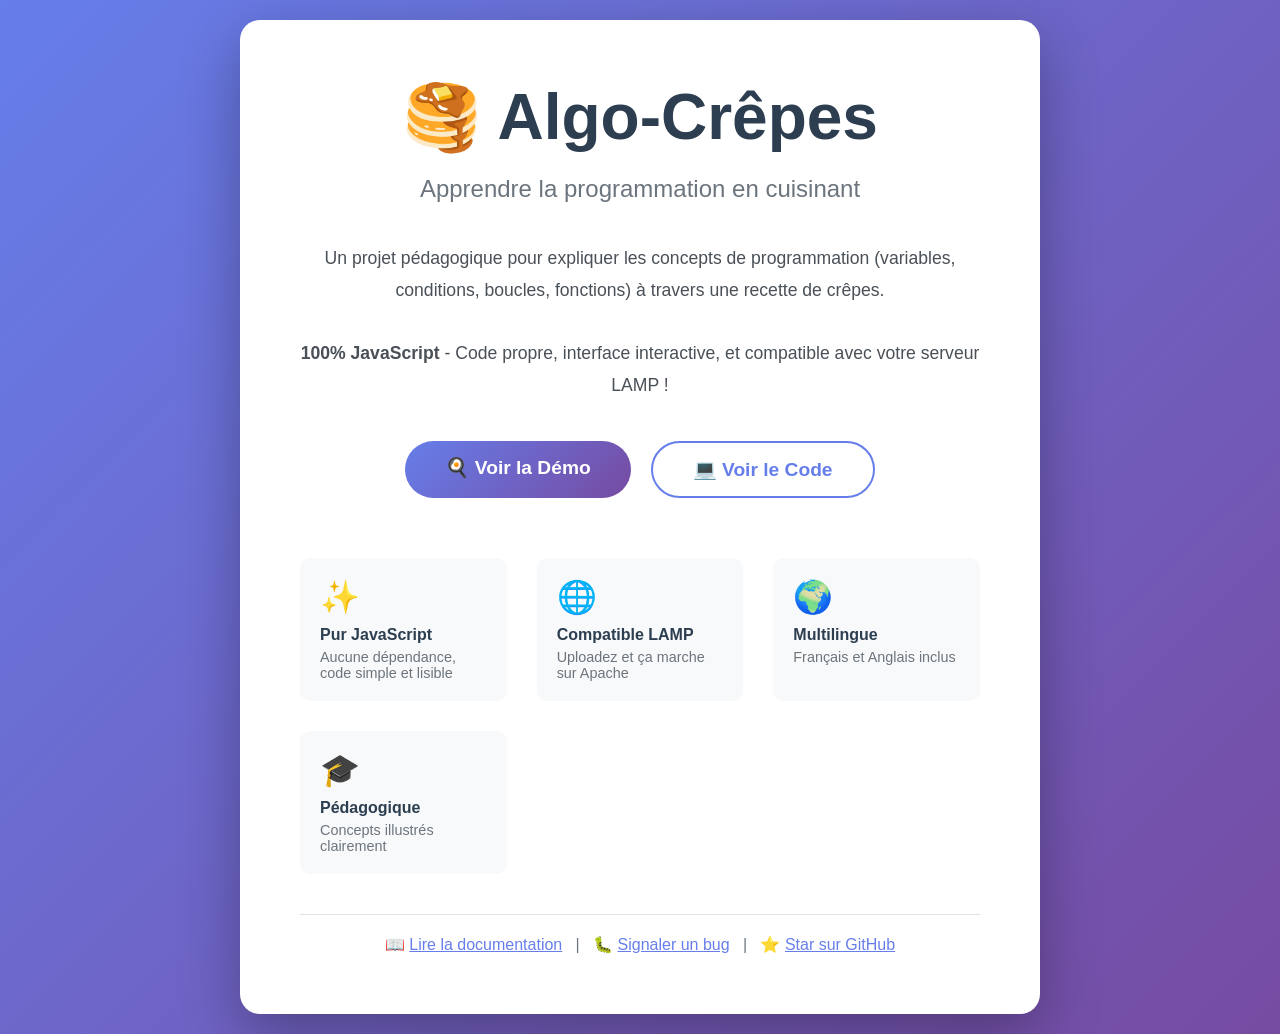
==== index.html @ 1f133b81 "Initial commit" ====
<!DOCTYPE html>
<html lang="fr">
<head>
    <meta charset="UTF-8">
    <meta name="viewport" content="width=device-width, initial-scale=1.0">
    <title>Algo-Crêpes - Accueil</title>
    <style>
        * {
            margin: 0;
            padding: 0;
            box-sizing: border-box;
        }
        
        body {
            font-family: 'Segoe UI', Tahoma, Geneva, Verdana, sans-serif;
            background: linear-gradient(135deg, #667eea 0%, #764ba2 100%);
            min-height: 100vh;
            display: flex;
            align-items: center;
            justify-content: center;
            padding: 20px;
        }
        
        .container {
            background: white;
            border-radius: 20px;
            padding: 60px;
            max-width: 800px;
            box-shadow: 0 20px 60px rgba(0,0,0,0.3);
            text-align: center;
        }
        
        h1 {
            font-size: 4rem;
            margin-bottom: 20px;
            color: #2c3e50;
        }
        
        .tagline {
            font-size: 1.5rem;
            color: #6c757d;
            margin-bottom: 40px;
        }
        
        .description {
            font-size: 1.1rem;
            line-height: 1.8;
            color: #495057;
            margin-bottom: 40px;
        }
        
        .cta-buttons {
            display: flex;
            gap: 20px;
            justify-content: center;
            flex-wrap: wrap;
        }
        
        .btn {
            padding: 15px 40px;
            font-size: 1.2rem;
            border: none;
            border-radius: 50px;
            cursor: pointer;
            text-decoration: none;
            transition: transform 0.3s, box-shadow 0.3s;
            font-weight: 600;
        }
        
        .btn:hover {
            transform: translateY(-2px);
            box-shadow: 0 10px 25px rgba(0,0,0,0.2);
        }
        
        .btn-primary {
            background: linear-gradient(135deg, #667eea 0%, #764ba2 100%);
            color: white;
        }
        
        .btn-secondary {
            background: white;
            color: #667eea;
            border: 2px solid #667eea;
        }
        
        .features {
            margin-top: 60px;
            display: grid;
            grid-template-columns: repeat(auto-fit, minmax(200px, 1fr));
            gap: 30px;
            text-align: left;
        }
        
        .feature {
            padding: 20px;
            background: #f8f9fa;
            border-radius: 10px;
        }
        
        .feature-icon {
            font-size: 2rem;
            margin-bottom: 10px;
        }
        
        .feature-title {
            font-weight: 600;
            margin-bottom: 5px;
            color: #2c3e50;
        }
        
        .feature-desc {
            font-size: 0.9rem;
            color: #6c757d;
        }
        
        .footer {
            margin-top: 40px;
            padding-top: 20px;
            border-top: 1px solid #dee2e6;
            color: #6c757d;
        }
    </style>
</head>
<body>
    <div class="container">
        <h1>🥞 Algo-Crêpes</h1>
        <p class="tagline">Apprendre la programmation en cuisinant</p>
        
        <p class="description">
            Un projet pédagogique pour expliquer les concepts de programmation
            (variables, conditions, boucles, fonctions) à travers une recette de crêpes.
            <br><br>
            <strong>100% JavaScript</strong> - Code propre, interface interactive, et compatible avec votre serveur LAMP !
        </p>
        
        <div class="cta-buttons">
            <a href="demo/index.html" class="btn btn-primary">
                🍳 Voir la Démo
            </a>
            <a href="src/algo-crepes.js" class="btn btn-secondary">
                💻 Voir le Code
            </a>
        </div>
        
        <div class="features">
            <div class="feature">
                <div class="feature-icon">✨</div>
                <div class="feature-title">Pur JavaScript</div>
                <div class="feature-desc">Aucune dépendance, code simple et lisible</div>
            </div>
            
            <div class="feature">
                <div class="feature-icon">🌐</div>
                <div class="feature-title">Compatible LAMP</div>
                <div class="feature-desc">Uploadez et ça marche sur Apache</div>
            </div>
            
            <div class="feature">
                <div class="feature-icon">🌍</div>
                <div class="feature-title">Multilingue</div>
                <div class="feature-desc">Français et Anglais inclus</div>
            </div>
            
            <div class="feature">
                <div class="feature-icon">🎓</div>
                <div class="feature-title">Pédagogique</div>
                <div class="feature-desc">Concepts illustrés clairement</div>
            </div>
        </div>
        
        <div class="footer">
            <p>
                📖 <a href="README.md" style="color: #667eea;">Lire la documentation</a>
                &nbsp;&nbsp;|&nbsp;&nbsp;
                🐛 <a href="https://github.com" style="color: #667eea;">Signaler un bug</a>
                &nbsp;&nbsp;|&nbsp;&nbsp;
                ⭐ <a href="https://github.com" style="color: #667eea;">Star sur GitHub</a>
            </p>
        </div>
    </div>
</body>
</html>
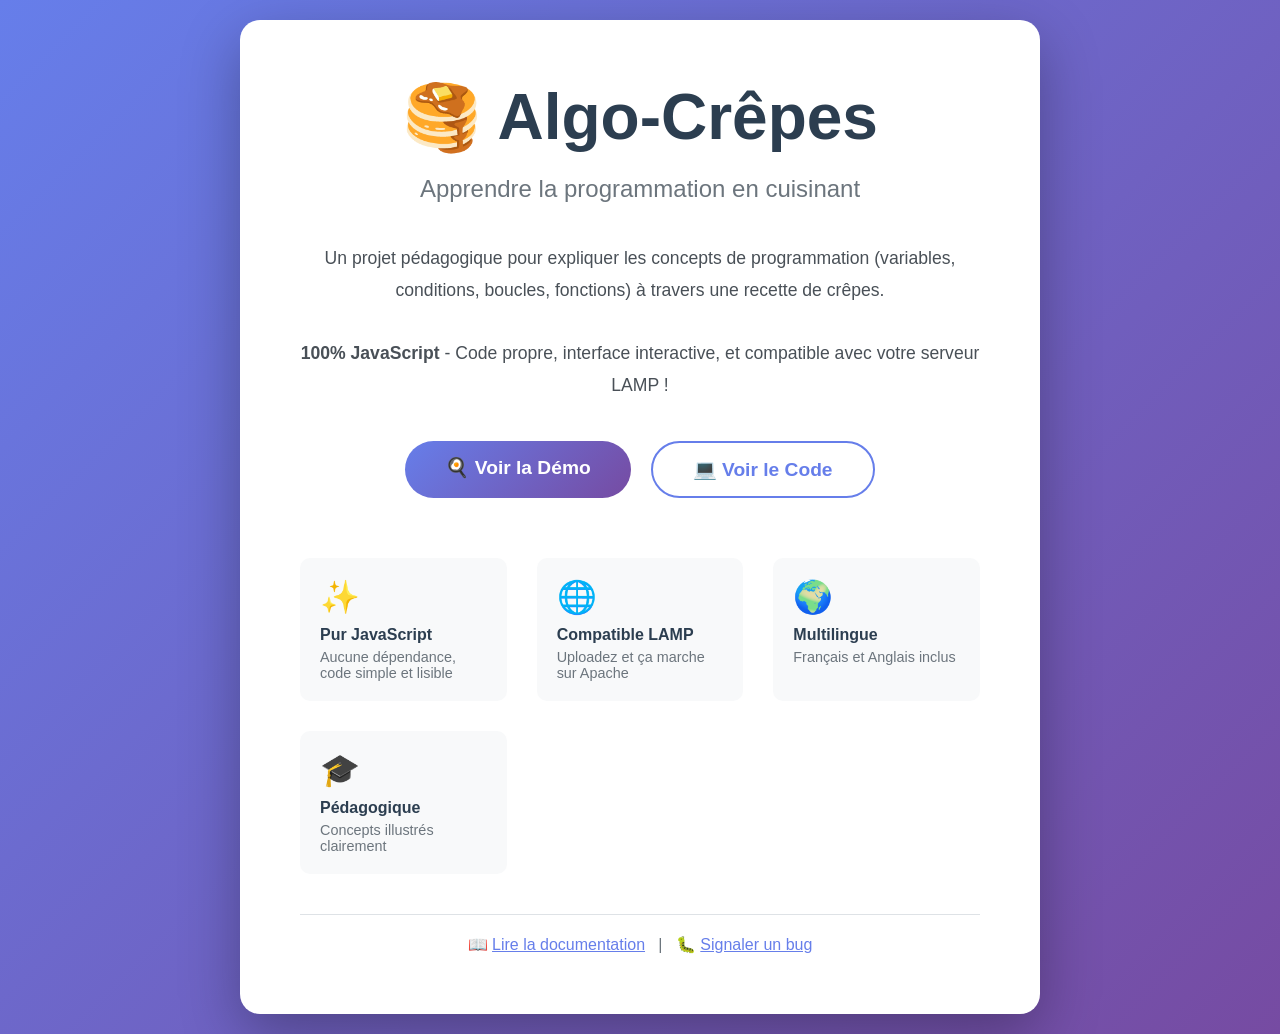
==== commit fc82ab1f: "fix: ✏️ Update links in index.html: replaced GitHub links with specific repository issue tracker" ====
--- a/index.html
+++ b/index.html
@@ -1,4 +1,4 @@
-<!DOCTYPE html>
+﻿<!DOCTYPE html>
 <html lang="fr">
 <head>
     <meta charset="UTF-8">
@@ -172,11 +172,9 @@
             <p>
                 📖 <a href="README.md" style="color: #667eea;">Lire la documentation</a>
                 &nbsp;&nbsp;|&nbsp;&nbsp;
-                🐛 <a href="https://github.com" style="color: #667eea;">Signaler un bug</a>
-                &nbsp;&nbsp;|&nbsp;&nbsp;
-                ⭐ <a href="https://github.com" style="color: #667eea;">Star sur GitHub</a>
+                🐛 <a href="https://github.com/GreenEffect/algo-crepes/issues" style="color: #667eea;">Signaler un bug</a>
             </p>
         </div>
     </div>
 </body>
-</html>
+</html>
